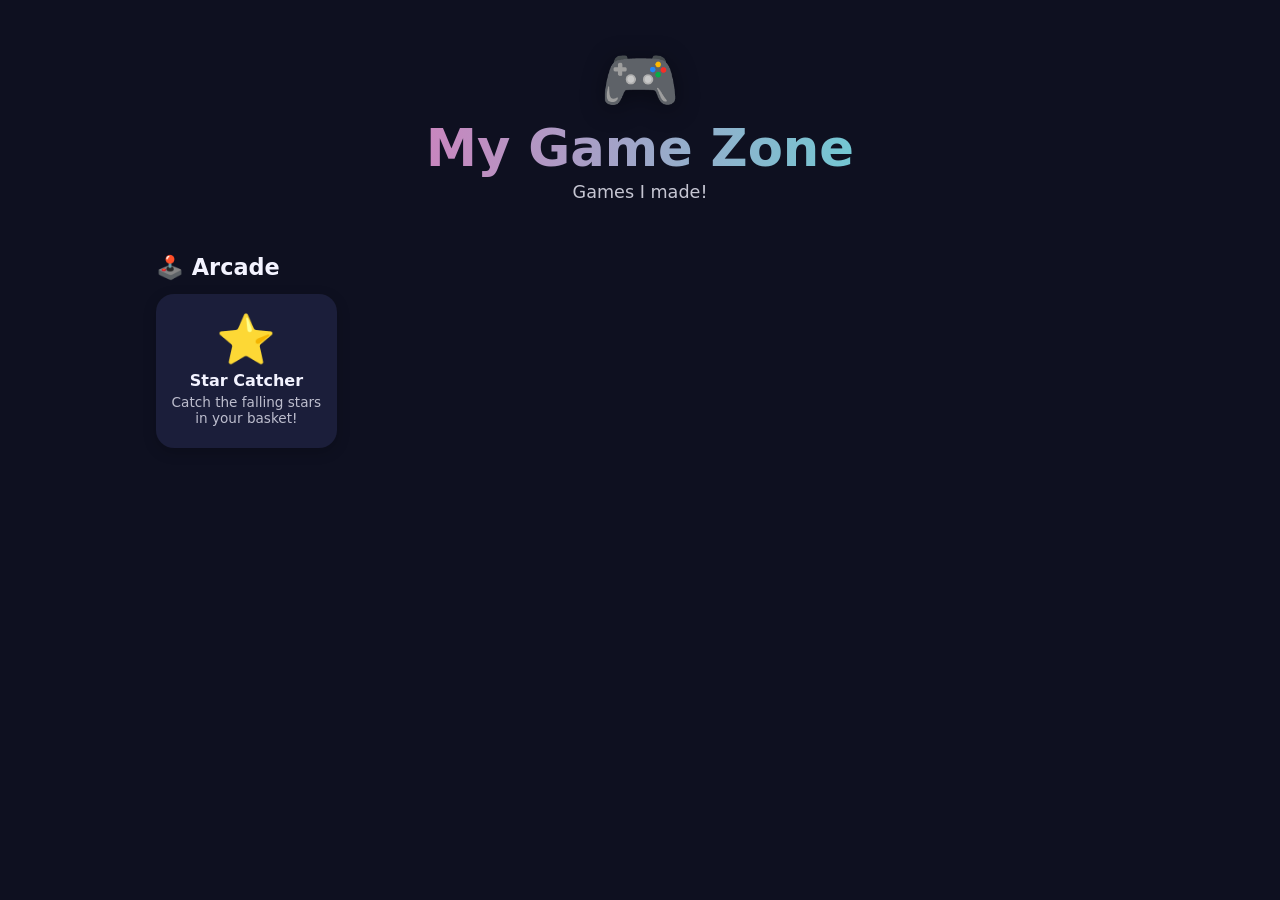
==== plugins/claude-jacked-kids/skills/build-my-arcade/templates/index.html @ ff5446a8 "feat: build-my-arcade — the offline-first arcade keystone The recipe Claude follows in an empty fold" ====
<!DOCTYPE html>
<html lang="en">
<head>
  <meta charset="UTF-8">
  <meta name="viewport" content="width=device-width, initial-scale=1.0">
  <title>My Arcade</title>
  <link rel="stylesheet" href="assets/style.css">
  <!-- Plain scripts so the hub works offline straight from a file. Order matters. -->
  <script src="arcade.config.js"></script>
  <script src="assets/games-manifest.js"></script>
  <script src="assets/brain-wall.js"></script>
</head>
<body>
  <div class="wrap">
    <header class="hub-header">
      <div class="hub-emoji" id="hubEmoji">🎮</div>
      <h1 class="hub-title" id="hubTitle">My Arcade</h1>
      <p class="hub-tagline" id="hubTagline"></p>
      <p class="hub-greeting" id="hubGreeting"></p>
    </header>

    <section id="brainPanel"></section>
    <main id="gameSections"></main>
    <p class="empty" id="emptyState" style="display:none">No games yet — tell your buddy what game to make! 🚀</p>
  </div>

  <script>
  (function () {
    var ARCADE = window.ARCADE || {};
    var GAMES = window.GAMES || [];
    var BRAIN = window.BRAIN_WALL || null;

    // --- theme (from arcade.config.js) ---
    var theme = ARCADE.theme || {};
    var root = document.documentElement;
    ["bg", "card", "accent", "accent2", "text"].forEach(function (k) {
      if (theme[k]) root.style.setProperty("--" + k, theme[k]);
    });

    // --- header ---
    if (ARCADE.emoji) document.getElementById("hubEmoji").textContent = ARCADE.emoji;
    if (ARCADE.name) { document.getElementById("hubTitle").textContent = ARCADE.name; document.title = ARCADE.name; }
    if (ARCADE.tagline) document.getElementById("hubTagline").textContent = ARCADE.tagline;
    if (ARCADE.owner && ARCADE.owner !== "friend") {
      document.getElementById("hubGreeting").textContent = "Hi, " + ARCADE.owner + "! 👋";
    }

    // --- Brain Power panel (only if there's a wall) ---
    if (BRAIN && BRAIN.stickers && BRAIN.stickers.length) {
      var panel = document.getElementById("brainPanel");
      panel.className = "brain-panel";
      var top = document.createElement("div"); top.className = "brain-top";
      var rank = document.createElement("div"); rank.className = "brain-rank";
      rank.textContent = BRAIN.rank || "🐻 Curious Cub";
      var pts = document.createElement("div"); pts.className = "brain-points";
      pts.textContent = (BRAIN.points || 0) + " Brain Points";
      top.appendChild(rank); top.appendChild(pts); panel.appendChild(top);
      var strip = document.createElement("div"); strip.className = "brain-stickers";
      BRAIN.stickers.forEach(function (s) {
        var el = document.createElement("span"); el.className = "sticker";
        el.innerHTML = '<span class="s-emoji"></span><span class="s-text"></span>';
        el.querySelector(".s-emoji").textContent = s.emoji || "⭐";
        el.querySelector(".s-text").textContent = s.kidName + (s.note ? " — " + s.note : "");
        strip.appendChild(el);
      });
      panel.appendChild(strip);
    }

    // --- game grid, grouped by category ---
    var CATEGORIES = [
      { key: "arcade", label: "Arcade", emoji: "🕹️" },
      { key: "racing", label: "Racing", emoji: "🏎️" },
      { key: "action", label: "Action", emoji: "💥" },
      { key: "puzzle", label: "Puzzles", emoji: "🧩" },
      { key: "board", label: "Board & Cards", emoji: "♟️" },
      { key: "retro", label: "Retro", emoji: "👾" },
      { key: "maker", label: "Maker", emoji: "🎨" }
    ];
    var container = document.getElementById("gameSections");

    if (!GAMES.length) {
      document.getElementById("emptyState").style.display = "block";
      return;
    }

    function makeCard(g) {
      var a = document.createElement("a");
      a.className = "game-card";
      a.href = g.path;
      var emoji = document.createElement("div"); emoji.className = "g-emoji"; emoji.textContent = g.emoji || "🎮";
      var name = document.createElement("div"); name.className = "g-name"; name.textContent = g.name || g.id;
      a.appendChild(emoji); a.appendChild(name);
      if (g.description) { var d = document.createElement("div"); d.className = "g-desc"; d.textContent = g.description; a.appendChild(d); }
      if (g.madeByKid) { var b = document.createElement("div"); b.className = "kid-badge"; b.textContent = "✨ I made this"; a.appendChild(b); }
      return a;
    }

    var shown = {};
    CATEGORIES.forEach(function (cat) {
      var inCat = GAMES.filter(function (g) { return g.category === cat.key; });
      if (!inCat.length) return;
      var sec = document.createElement("section"); sec.className = "cat-section";
      var h = document.createElement("h2"); h.className = "cat-title";
      h.textContent = cat.emoji + " " + cat.label; sec.appendChild(h);
      var grid = document.createElement("div"); grid.className = "game-grid";
      inCat.forEach(function (g) { grid.appendChild(makeCard(g)); shown[g.id] = true; });
      sec.appendChild(grid); container.appendChild(sec);
    });

    // any game with an unknown category still shows, under "More games"
    var leftover = GAMES.filter(function (g) { return !shown[g.id]; });
    if (leftover.length) {
      var sec = document.createElement("section"); sec.className = "cat-section";
      var h = document.createElement("h2"); h.className = "cat-title"; h.textContent = "🎮 More games"; sec.appendChild(h);
      var grid = document.createElement("div"); grid.className = "game-grid";
      leftover.forEach(function (g) { grid.appendChild(makeCard(g)); });
      sec.appendChild(grid); container.appendChild(sec);
    }
  })();
  </script>
</body>
</html>
---- plugins/claude-jacked-kids/skills/build-my-arcade/templates/assets/style.css ----
/* =========================================================================
   style.css — the arcade's look. Colors come from arcade.config.js (the hub
   sets them as CSS variables), so you usually edit colors there, not here.
   ========================================================================= */
:root {
  --bg: #0e1020;
  --card: #1b1e3a;
  --accent: #ff5db1;
  --accent2: #3df0e0;
  --text: #f3f3ff;
}

* { box-sizing: border-box; }

html, body { margin: 0; padding: 0; }

body {
  font-family: -apple-system, BlinkMacSystemFont, "Segoe UI", system-ui, "Comic Sans MS", sans-serif;
  background: var(--bg);
  color: var(--text);
  min-height: 100vh;
  -webkit-font-smoothing: antialiased;
}

.wrap { max-width: 1000px; margin: 0 auto; padding: 1.5rem 1rem 4rem; }

/* Header */
.hub-header { text-align: center; padding: 1.5rem 0 0.5rem; }
.hub-emoji { font-size: 4rem; line-height: 1; filter: drop-shadow(0 4px 12px rgba(0,0,0,.4)); }
.hub-title {
  font-size: clamp(2rem, 6vw, 3.2rem); font-weight: 800; margin: .4rem 0 .2rem;
  background: linear-gradient(90deg, var(--accent), var(--accent2));
  -webkit-background-clip: text; background-clip: text; -webkit-text-fill-color: transparent;
}
.hub-tagline { font-size: 1.1rem; opacity: .8; margin: 0; }
.hub-greeting { font-size: 1.05rem; opacity: .9; margin: .6rem 0 0; }

/* Brain Power panel */
.brain-panel {
  margin: 1.4rem auto 0; max-width: 720px;
  background: var(--card); border: 2px solid var(--accent2);
  border-radius: 18px; padding: 1rem 1.2rem; box-shadow: 0 6px 20px rgba(0,0,0,.25);
}
.brain-top { display: flex; align-items: center; justify-content: space-between; gap: .8rem; flex-wrap: wrap; }
.brain-rank { font-size: 1.25rem; font-weight: 800; }
.brain-points { font-size: 1rem; background: var(--accent); color: #fff; padding: .2rem .7rem; border-radius: 99px; font-weight: 700; }
.brain-stickers { display: flex; flex-wrap: wrap; gap: .5rem; margin-top: .7rem; }
.sticker { background: rgba(255,255,255,.08); border-radius: 12px; padding: .35rem .6rem; font-size: .95rem; }
.sticker .s-emoji { margin-right: .25rem; }

/* Category sections */
.cat-section { margin-top: 2.2rem; }
.cat-title { font-size: 1.4rem; font-weight: 800; margin: 0 0 .8rem; display: flex; align-items: center; gap: .5rem; }

/* Game grid */
.game-grid { display: grid; grid-template-columns: repeat(auto-fill, minmax(150px, 1fr)); gap: 1rem; }
.game-card {
  display: flex; flex-direction: column; align-items: center; text-align: center;
  background: var(--card); border: 2px solid transparent; border-radius: 18px;
  padding: 1.2rem .8rem; text-decoration: none; color: var(--text);
  transition: transform .12s ease, border-color .12s ease, box-shadow .12s ease;
  box-shadow: 0 4px 14px rgba(0,0,0,.2);
}
.game-card:hover, .game-card:focus {
  transform: translateY(-4px) scale(1.03); border-color: var(--accent);
  box-shadow: 0 10px 24px rgba(0,0,0,.35); outline: none;
}
.game-card .g-emoji { font-size: 3rem; line-height: 1; }
.game-card .g-name { font-weight: 700; margin-top: .5rem; }
.game-card .g-desc { font-size: .85rem; opacity: .75; margin-top: .25rem; }
.kid-badge { margin-top: .4rem; font-size: .72rem; background: var(--accent2); color: #06222a; padding: .12rem .5rem; border-radius: 99px; font-weight: 700; }

/* Empty state */
.empty { text-align: center; opacity: .8; margin-top: 3rem; font-size: 1.15rem; }

/* Back link used by game pages */
.back-link {
  display: inline-flex; align-items: center; gap: .4rem; text-decoration: none;
  color: var(--text); background: var(--card); border-radius: 99px;
  padding: .5rem 1rem; font-weight: 700; box-shadow: 0 3px 10px rgba(0,0,0,.25);
}
.back-link:hover { transform: translateY(-2px); }
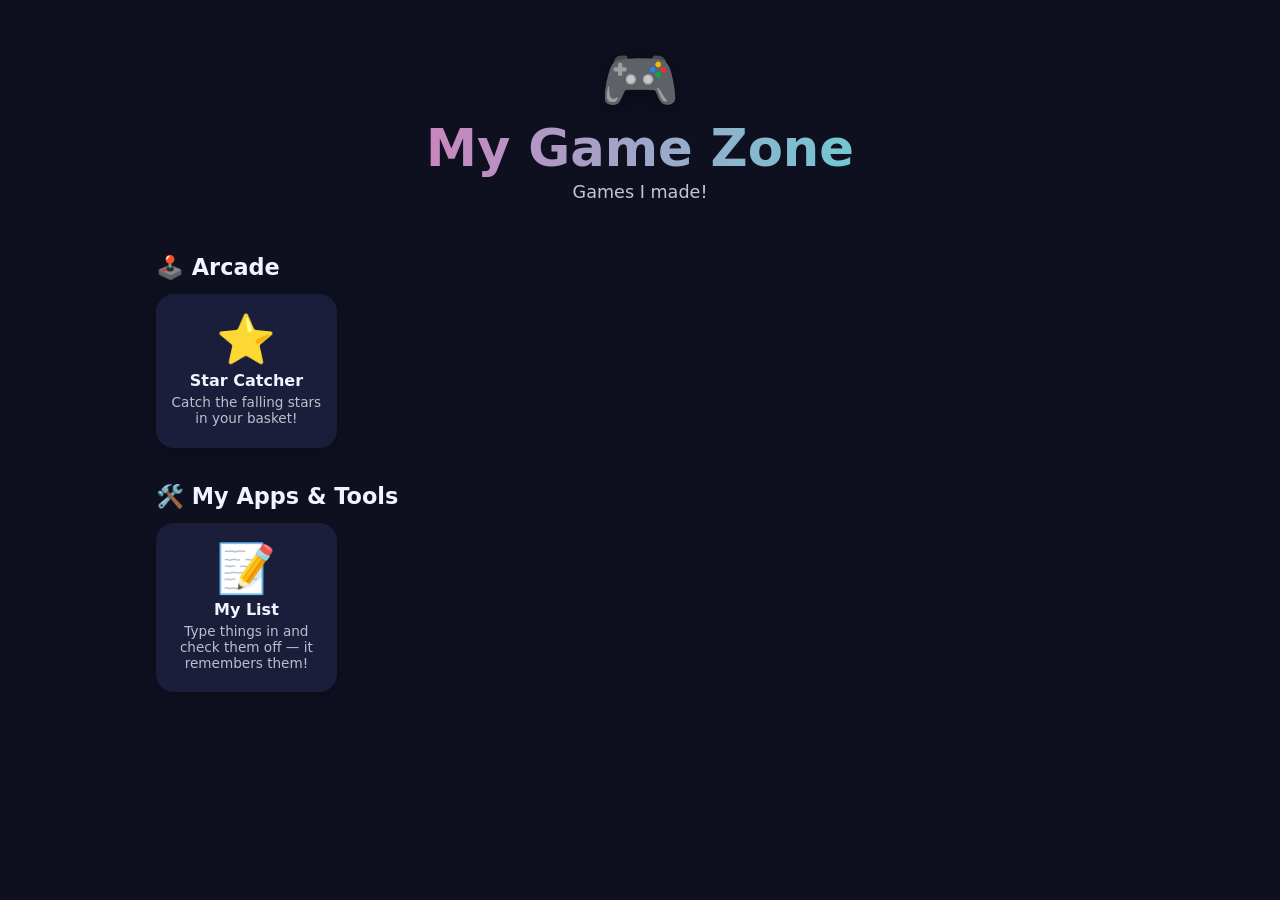
==== commit 7278b4d2: "M2: app islands — apps/ peer structure beside games (additive) Apps mirror games one level over; no " ====
--- a/plugins/claude-jacked-kids/skills/build-my-arcade/templates/index.html
+++ b/plugins/claude-jacked-kids/skills/build-my-arcade/templates/index.html
@@ -8,6 +8,7 @@
   <!-- Plain scripts so the hub works offline straight from a file. Order matters. -->
   <script src="arcade.config.js"></script>
   <script src="assets/games-manifest.js"></script>
+  <script src="assets/apps-manifest.js"></script>
   <script src="assets/brain-wall.js"></script>
 </head>
 <body>
@@ -21,13 +22,14 @@
 
     <section id="brainPanel"></section>
     <main id="gameSections"></main>
-    <p class="empty" id="emptyState" style="display:none">No games yet — tell your buddy what game to make! 🚀</p>
+    <p class="empty" id="emptyState" style="display:none">Nothing here yet — tell your buddy what to make! A game? An app? 🚀</p>
   </div>
 
   <script>
   (function () {
     var ARCADE = window.ARCADE || {};
     var GAMES = window.GAMES || [];
+    var APPS = window.APPS || [];
     var BRAIN = window.BRAIN_WALL || null;
 
     // --- theme (from arcade.config.js) ---
@@ -78,7 +80,7 @@
     ];
     var container = document.getElementById("gameSections");
 
-    if (!GAMES.length) {
+    if (!GAMES.length && !APPS.length) {
       document.getElementById("emptyState").style.display = "block";
       return;
     }
@@ -116,6 +118,16 @@
       leftover.forEach(function (g) { grid.appendChild(makeCard(g)); });
       sec.appendChild(grid); container.appendChild(sec);
     }
+
+    // --- My Apps & Tools (the peer zone to games; same card shape) ---
+    if (APPS.length) {
+      var asec = document.createElement("section"); asec.className = "cat-section";
+      var ah = document.createElement("h2"); ah.className = "cat-title";
+      ah.textContent = "🛠️ My Apps & Tools"; asec.appendChild(ah);
+      var agrid = document.createElement("div"); agrid.className = "game-grid";
+      APPS.forEach(function (a) { agrid.appendChild(makeCard(a)); });
+      asec.appendChild(agrid); container.appendChild(asec);
+    }
   })();
   </script>
 </body>
